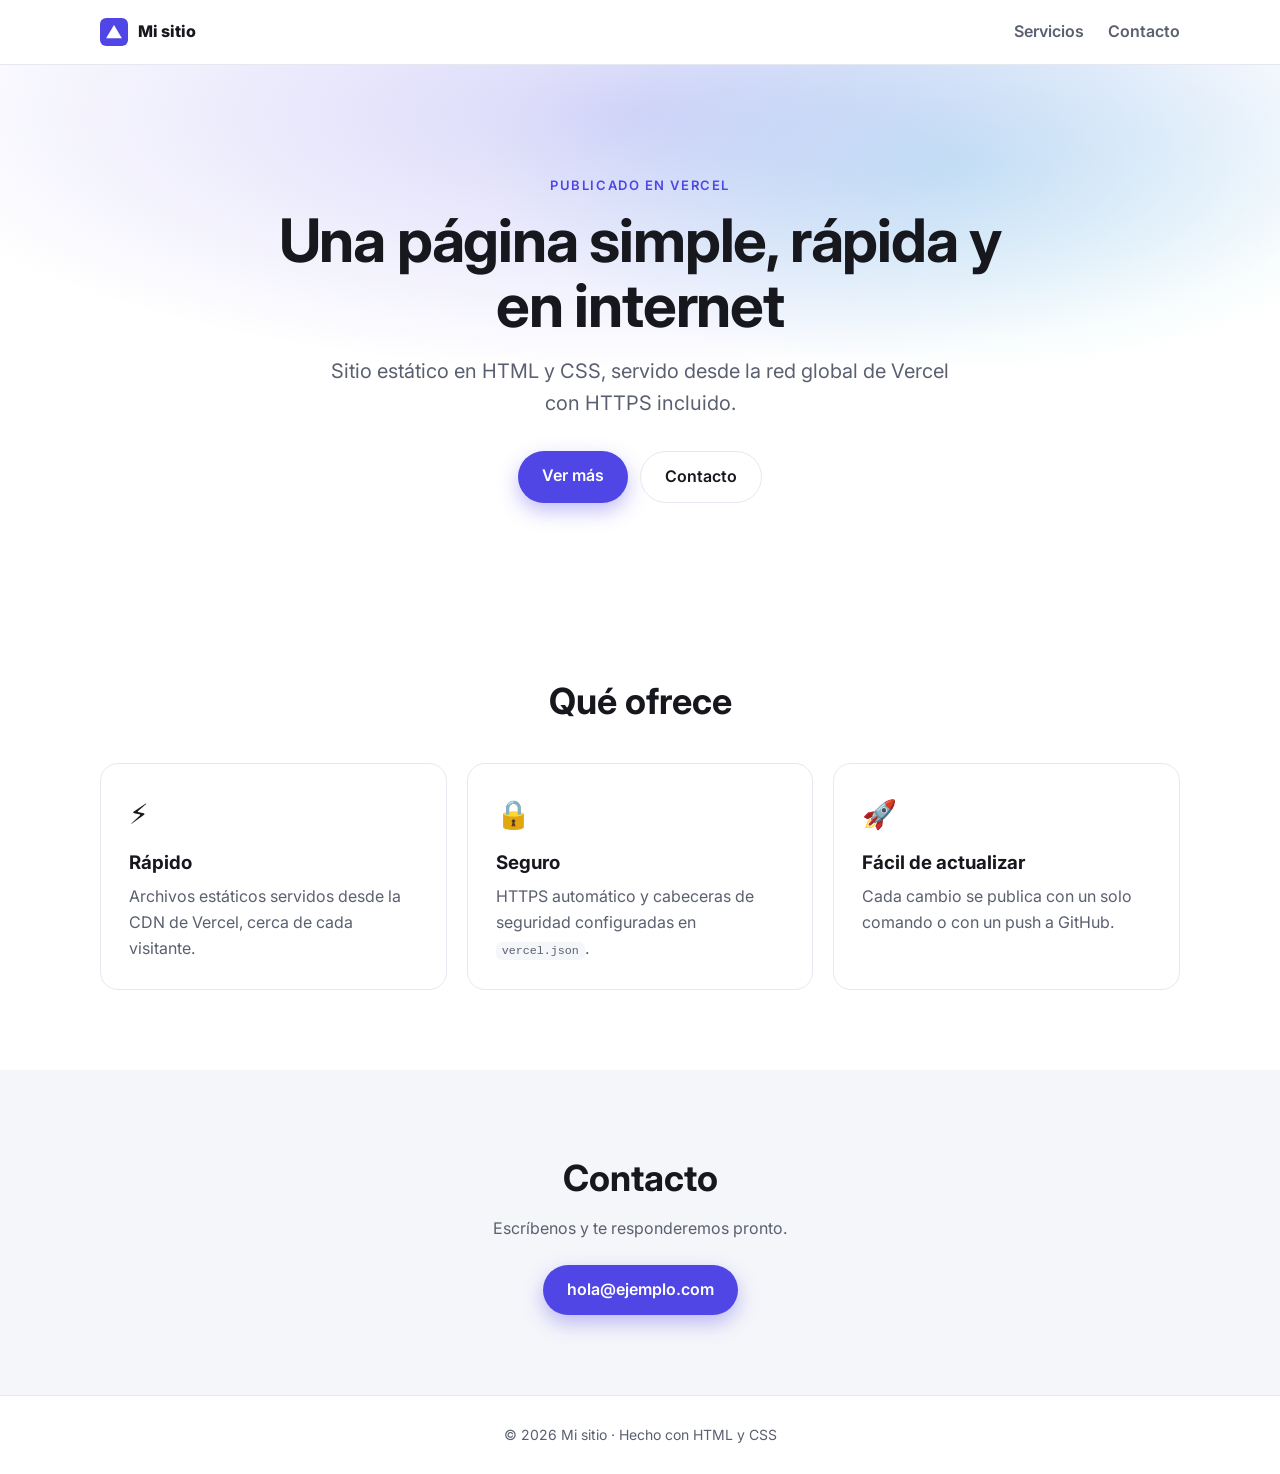
==== index.html @ b223d76a "Página web simple para Vercel Co-Authored-By: Claude Opus 5.5 <noreply@anthropic.com>" ====
<!doctype html>
<html lang="es">
<head>
  <meta charset="utf-8">
  <meta name="viewport" content="width=device-width, initial-scale=1">
  <title>Mi sitio en Vercel</title>
  <meta name="description" content="Página web simple publicada en Vercel.">
  <link rel="icon" href="/favicon.svg" type="image/svg+xml">
  <link rel="preconnect" href="https://fonts.googleapis.com">
  <link rel="preconnect" href="https://fonts.gstatic.com" crossorigin>
  <link href="https://fonts.googleapis.com/css2?family=Inter:wght@400;600;800&display=swap" rel="stylesheet">
  <link rel="stylesheet" href="/css/styles.css">
</head>
<body>
  <header class="top">
    <div class="container nav">
      <a class="brand" href="/"><img src="/favicon.svg" alt="" width="28" height="28"> Mi sitio</a>
      <nav>
        <a href="#servicios">Servicios</a>
        <a href="#contacto">Contacto</a>
      </nav>
    </div>
  </header>

  <main>
    <section class="hero">
      <div class="container">
        <p class="eyebrow">Publicado en Vercel</p>
        <h1>Una página simple, rápida y en internet</h1>
        <p class="lead">Sitio estático en HTML y CSS, servido desde la red global de Vercel con HTTPS incluido.</p>
        <div class="actions">
          <a class="btn primary" href="#servicios">Ver más</a>
          <a class="btn ghost" href="#contacto">Contacto</a>
        </div>
      </div>
    </section>

    <section id="servicios" class="section">
      <div class="container">
        <h2>Qué ofrece</h2>
        <div class="cards">
          <article class="card">
            <span class="icon">⚡</span>
            <h3>Rápido</h3>
            <p>Archivos estáticos servidos desde la CDN de Vercel, cerca de cada visitante.</p>
          </article>
          <article class="card">
            <span class="icon">🔒</span>
            <h3>Seguro</h3>
            <p>HTTPS automático y cabeceras de seguridad configuradas en <code>vercel.json</code>.</p>
          </article>
          <article class="card">
            <span class="icon">🚀</span>
            <h3>Fácil de actualizar</h3>
            <p>Cada cambio se publica con un solo comando o con un push a GitHub.</p>
          </article>
        </div>
      </div>
    </section>

    <section id="contacto" class="section alt">
      <div class="container contact">
        <h2>Contacto</h2>
        <p>Escríbenos y te responderemos pronto.</p>
        <a class="btn primary" href="mailto:hola@ejemplo.com">hola@ejemplo.com</a>
      </div>
    </section>
  </main>

  <footer class="footer">
    <div class="container">© <span id="year">2026</span> Mi sitio · Hecho con HTML y CSS</div>
  </footer>

  <script>document.getElementById('year').textContent = new Date().getFullYear();</script>
</body>
</html>
---- css/styles.css ----
:root {
  --bg: #ffffff;
  --bg-alt: #f5f6fa;
  --text: #16181d;
  --muted: #5b6070;
  --accent: #4f46e5;
  --accent-2: #06b6d4;
  --border: #e6e8ef;
  --card: #ffffff;
}

@media (prefers-color-scheme: dark) {
  :root {
    --bg: #0d0f14;
    --bg-alt: #141722;
    --text: #eef0f5;
    --muted: #9aa1b2;
    --border: #252a38;
    --card: #171a25;
  }
}

* { box-sizing: border-box; }
html { scroll-behavior: smooth; }
body {
  margin: 0;
  font-family: Inter, system-ui, -apple-system, "Segoe UI", sans-serif;
  background: var(--bg);
  color: var(--text);
  line-height: 1.6;
}
a { color: inherit; }
.container { width: min(1080px, 100% - 32px); margin-inline: auto; }

/* Cabecera */
.top {
  position: sticky; top: 0; z-index: 10;
  background: color-mix(in srgb, var(--bg) 85%, transparent);
  backdrop-filter: blur(10px);
  border-bottom: 1px solid var(--border);
}
.nav { display: flex; align-items: center; justify-content: space-between; height: 64px; }
.brand { display: flex; align-items: center; gap: 10px; font-weight: 800; text-decoration: none; }
.nav nav { display: flex; gap: 24px; }
.nav nav a { text-decoration: none; color: var(--muted); font-weight: 600; }
.nav nav a:hover { color: var(--text); }

/* Portada */
.hero { padding: 110px 0 90px; text-align: center; position: relative; overflow: hidden; }
.hero::before {
  content: ""; position: absolute; inset: -40% -10% auto; height: 520px; z-index: -1;
  background: radial-gradient(closest-side, color-mix(in srgb, var(--accent) 22%, transparent), transparent),
              radial-gradient(closest-side at 70% 60%, color-mix(in srgb, var(--accent-2) 18%, transparent), transparent);
}
.eyebrow { color: var(--accent); font-weight: 600; text-transform: uppercase; letter-spacing: .12em; font-size: 13px; margin: 0 0 12px; }
h1 { font-size: clamp(34px, 6vw, 60px); line-height: 1.08; margin: 0 auto 18px; max-width: 800px; letter-spacing: -0.02em; }
.lead { font-size: clamp(17px, 2.2vw, 20px); color: var(--muted); max-width: 620px; margin: 0 auto 32px; }
.actions { display: flex; gap: 12px; justify-content: center; flex-wrap: wrap; }

.btn {
  display: inline-block; padding: 12px 24px; border-radius: 999px;
  font-weight: 600; text-decoration: none; transition: transform .15s, box-shadow .15s;
}
.btn:hover { transform: translateY(-1px); }
.btn.primary { background: var(--accent); color: #fff; box-shadow: 0 8px 20px color-mix(in srgb, var(--accent) 35%, transparent); }
.btn.ghost { border: 1px solid var(--border); background: var(--card); }

/* Secciones */
.section { padding: 80px 0; }
.section.alt { background: var(--bg-alt); }
h2 { font-size: clamp(26px, 4vw, 36px); margin: 0 0 32px; text-align: center; }
.cards { display: grid; grid-template-columns: repeat(3, minmax(0, 1fr)); gap: 20px; }
.card { background: var(--card); border: 1px solid var(--border); border-radius: 18px; padding: 28px; }
.card h3 { margin: 12px 0 6px; }
.card p { margin: 0; color: var(--muted); }
.icon { font-size: 28px; }
code { font-size: .9em; background: var(--bg-alt); padding: 2px 6px; border-radius: 6px; }

.contact { text-align: center; }
.contact h2 { margin-bottom: 8px; }
.contact p { color: var(--muted); margin: 0 0 24px; }

.footer { padding: 28px 0; border-top: 1px solid var(--border); color: var(--muted); font-size: 14px; text-align: center; }

@media (max-width: 760px) {
  .cards { grid-template-columns: minmax(0, 1fr); }
  .hero { padding: 80px 0 64px; }
  .nav nav { gap: 16px; }
}
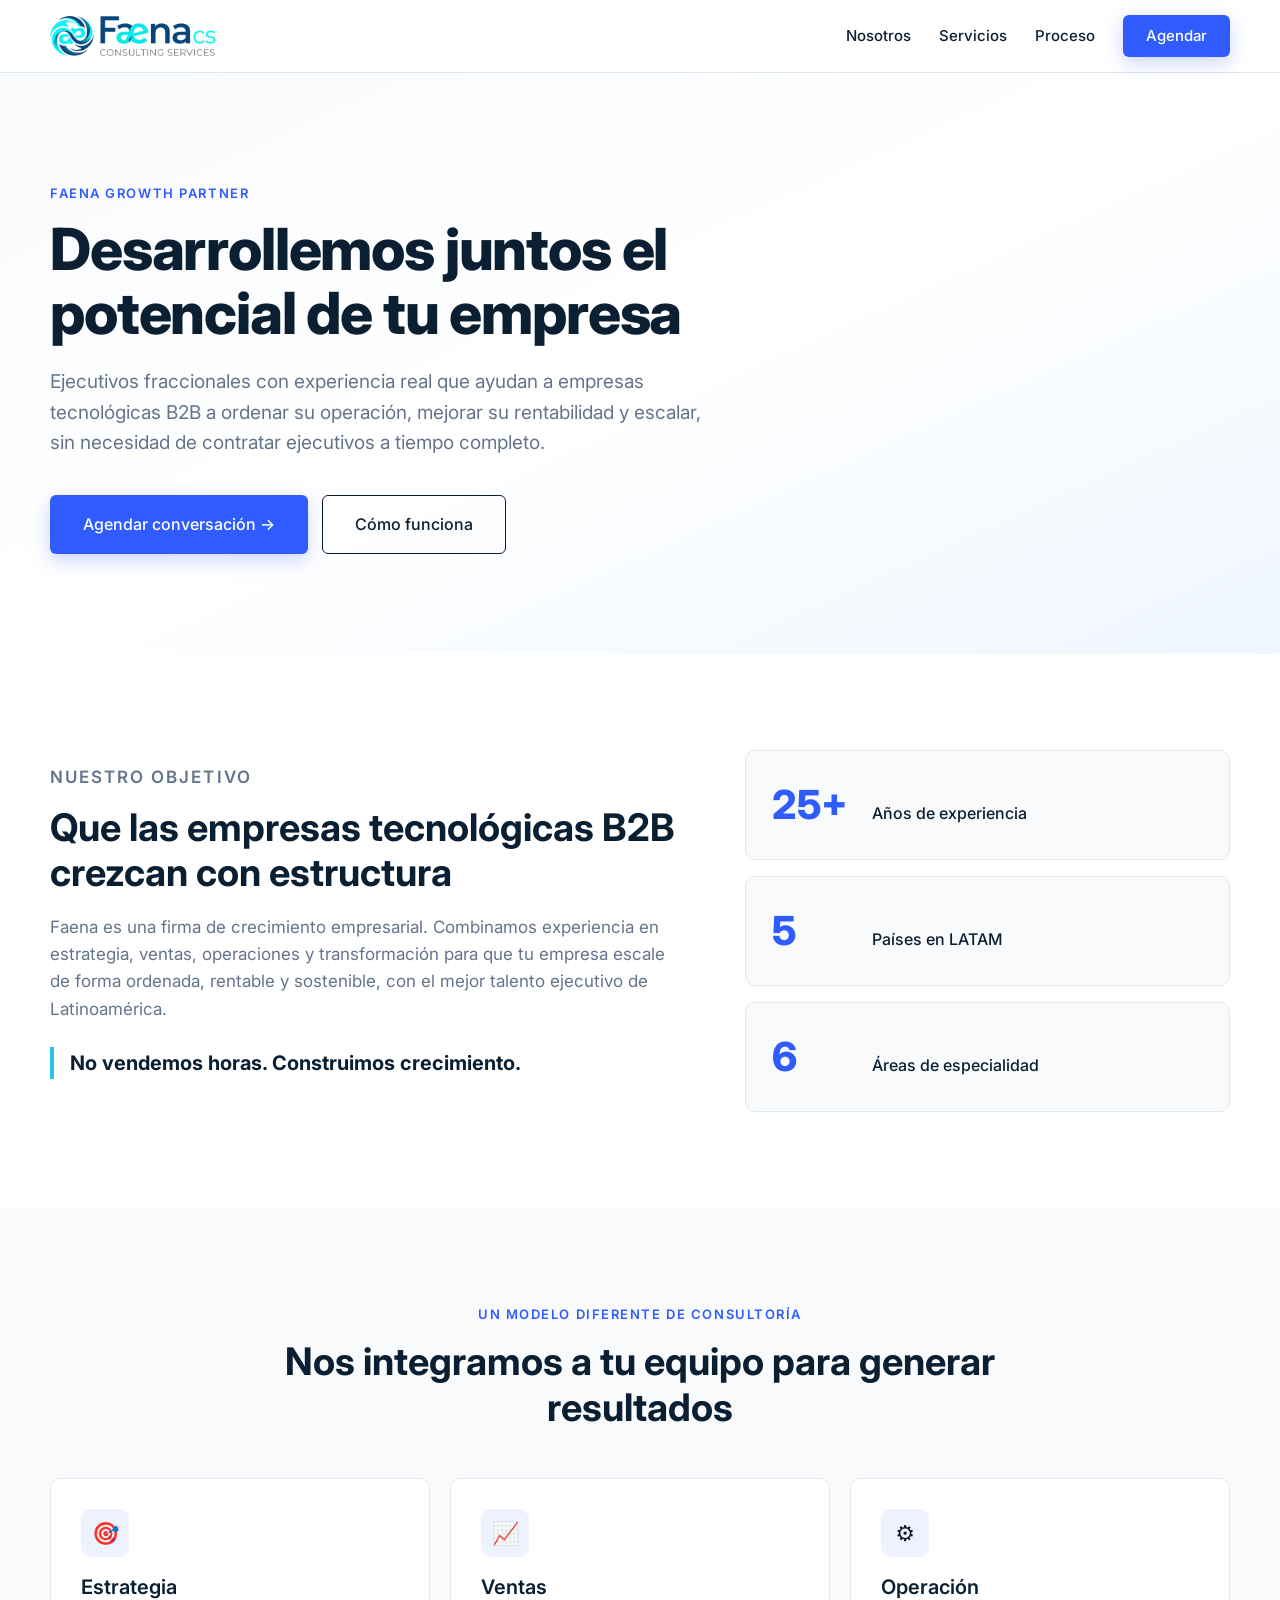
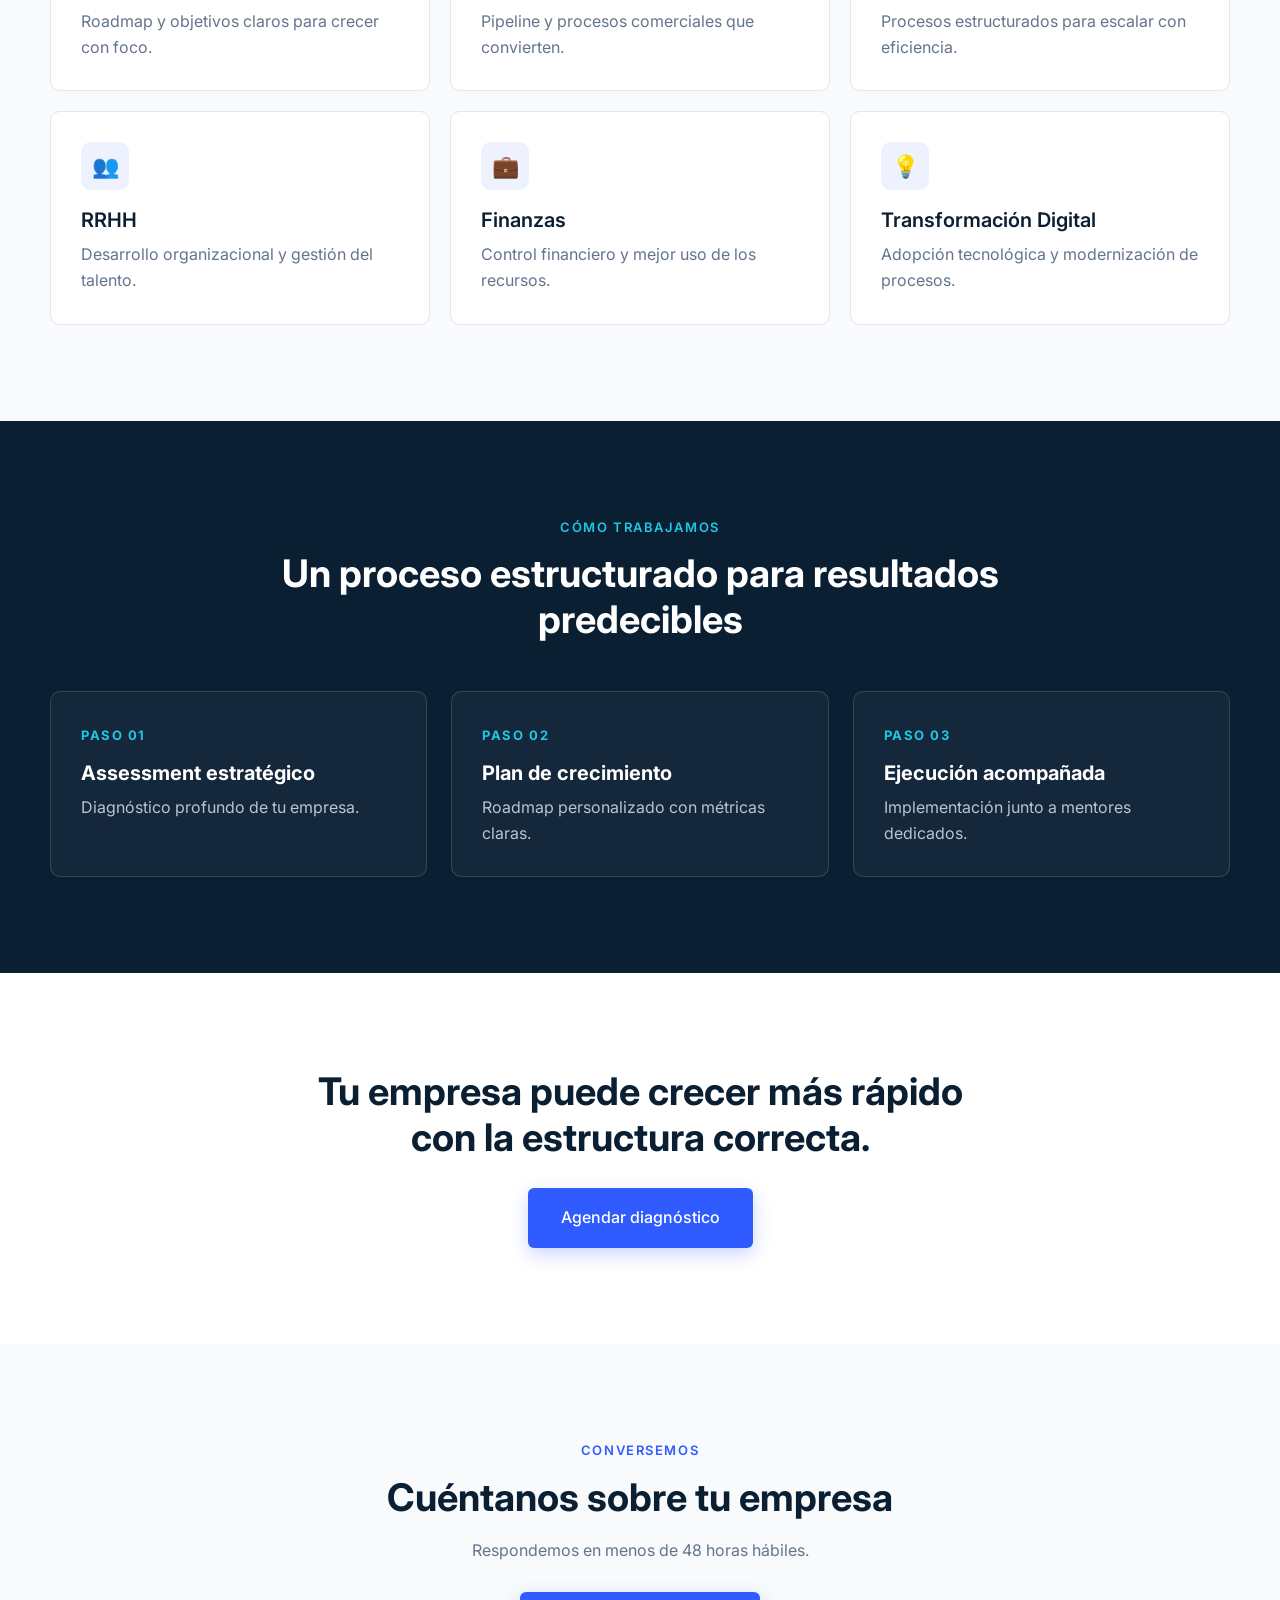
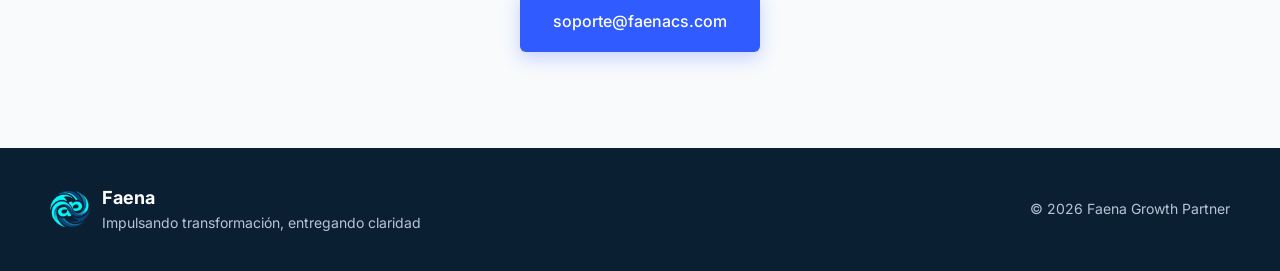
==== commit ec6bbb7d: "Look & feel, logo, favicon y contenido de Faena Co-Authored-By: Claude Opus 5.5 <noreply@anthropic.c" ====
--- a/index.html
+++ b/index.html
@@ -3,21 +3,30 @@
 <head>
   <meta charset="utf-8">
   <meta name="viewport" content="width=device-width, initial-scale=1">
-  <title>Mi sitio en Vercel</title>
-  <meta name="description" content="Página web simple publicada en Vercel.">
-  <link rel="icon" href="/favicon.svg" type="image/svg+xml">
+  <title>Faena Growth Partner</title>
+  <meta name="description" content="Mentores ejecutivos fraccionales para empresas tecnológicas B2B: estrategia, ventas, operación, RRHH, finanzas y transformación digital.">
+  <link rel="icon" href="/img/favicon.ico" sizes="48x48">
+  <link rel="icon" href="/img/favicon-32.png" type="image/png" sizes="32x32">
+  <link rel="icon" href="/img/favicon-16.png" type="image/png" sizes="16x16">
+  <link rel="apple-touch-icon" href="/img/apple-touch-icon.png">
+  <meta name="theme-color" content="#0B1F33">
   <link rel="preconnect" href="https://fonts.googleapis.com">
   <link rel="preconnect" href="https://fonts.gstatic.com" crossorigin>
-  <link href="https://fonts.googleapis.com/css2?family=Inter:wght@400;600;800&display=swap" rel="stylesheet">
+  <link href="https://fonts.googleapis.com/css2?family=Inter:wght@400;500;600;700;800&display=swap" rel="stylesheet">
   <link rel="stylesheet" href="/css/styles.css">
 </head>
 <body>
   <header class="top">
     <div class="container nav">
-      <a class="brand" href="/"><img src="/favicon.svg" alt="" width="28" height="28"> Mi sitio</a>
+      <a class="brand" href="/" aria-label="Faena CS - Consulting Services">
+        <img src="/img/faena-symbol.png" alt="" width="44" height="44">
+        <img src="/img/faena-wordmark.png" alt="Faena CS" width="116" height="40">
+      </a>
       <nav>
+        <a href="#objetivo">Nosotros</a>
         <a href="#servicios">Servicios</a>
-        <a href="#contacto">Contacto</a>
+        <a href="#proceso">Proceso</a>
+        <a class="btn primary sm" href="#contacto">Agendar</a>
       </nav>
     </div>
   </header>
@@ -25,50 +34,88 @@
   <main>
     <section class="hero">
       <div class="container">
-        <p class="eyebrow">Publicado en Vercel</p>
-        <h1>Una página simple, rápida y en internet</h1>
-        <p class="lead">Sitio estático en HTML y CSS, servido desde la red global de Vercel con HTTPS incluido.</p>
+        <p class="eyebrow">Faena Growth Partner</p>
+        <h1>Desarrollemos juntos el potencial de tu empresa</h1>
+        <p class="lead">Ejecutivos fraccionales con experiencia real que ayudan a empresas tecnológicas B2B a ordenar su operación, mejorar su rentabilidad y escalar, sin necesidad de contratar ejecutivos a tiempo completo.</p>
         <div class="actions">
-          <a class="btn primary" href="#servicios">Ver más</a>
-          <a class="btn ghost" href="#contacto">Contacto</a>
+          <a class="btn primary" href="#contacto">Agendar conversación →</a>
+          <a class="btn outline" href="#proceso">Cómo funciona</a>
         </div>
       </div>
     </section>
 
-    <section id="servicios" class="section">
-      <div class="container">
-        <h2>Qué ofrece</h2>
-        <div class="cards">
-          <article class="card">
-            <span class="icon">⚡</span>
-            <h3>Rápido</h3>
-            <p>Archivos estáticos servidos desde la CDN de Vercel, cerca de cada visitante.</p>
-          </article>
-          <article class="card">
-            <span class="icon">🔒</span>
-            <h3>Seguro</h3>
-            <p>HTTPS automático y cabeceras de seguridad configuradas en <code>vercel.json</code>.</p>
-          </article>
-          <article class="card">
-            <span class="icon">🚀</span>
-            <h3>Fácil de actualizar</h3>
-            <p>Cada cambio se publica con un solo comando o con un push a GitHub.</p>
-          </article>
+    <section id="objetivo" class="section white">
+      <div class="container about">
+        <div>
+          <p class="eyebrow">Nuestro objetivo</p>
+          <h2>Que las empresas tecnológicas B2B crezcan con estructura</h2>
+          <p>Faena es una firma de crecimiento empresarial. Combinamos experiencia en estrategia, ventas, operaciones y transformación para que tu empresa escale de forma ordenada, rentable y sostenible, con el mejor talento ejecutivo de Latinoamérica.</p>
+          <p class="quote">No vendemos horas. Construimos crecimiento.</p>
+        </div>
+        <div class="stats">
+          <div class="stat"><strong>25+</strong><span>Años de experiencia</span></div>
+          <div class="stat"><strong>5</strong><span>Países en LATAM</span></div>
+          <div class="stat"><strong>6</strong><span>Áreas de especialidad</span></div>
         </div>
       </div>
     </section>
 
-    <section id="contacto" class="section alt">
+    <section id="servicios" class="section soft">
+      <div class="container">
+        <div class="head">
+          <p class="eyebrow">Un modelo diferente de consultoría</p>
+          <h2>Nos integramos a tu equipo para generar resultados</h2>
+        </div>
+        <div class="cards">
+          <article class="card"><span class="icon">🎯</span><h3>Estrategia</h3><p>Roadmap y objetivos claros para crecer con foco.</p></article>
+          <article class="card"><span class="icon">📈</span><h3>Ventas</h3><p>Pipeline y procesos comerciales que convierten.</p></article>
+          <article class="card"><span class="icon">⚙️</span><h3>Operación</h3><p>Procesos estructurados para escalar con eficiencia.</p></article>
+          <article class="card"><span class="icon">👥</span><h3>RRHH</h3><p>Desarrollo organizacional y gestión del talento.</p></article>
+          <article class="card"><span class="icon">💼</span><h3>Finanzas</h3><p>Control financiero y mejor uso de los recursos.</p></article>
+          <article class="card"><span class="icon">💡</span><h3>Transformación Digital</h3><p>Adopción tecnológica y modernización de procesos.</p></article>
+        </div>
+      </div>
+    </section>
+
+    <section id="proceso" class="section navy">
+      <div class="container">
+        <div class="head">
+          <p class="eyebrow light">Cómo trabajamos</p>
+          <h2>Un proceso estructurado para resultados predecibles</h2>
+        </div>
+        <ol class="steps">
+          <li><span>Paso 01</span><h3>Assessment estratégico</h3><p>Diagnóstico profundo de tu empresa.</p></li>
+          <li><span>Paso 02</span><h3>Plan de crecimiento</h3><p>Roadmap personalizado con métricas claras.</p></li>
+          <li><span>Paso 03</span><h3>Ejecución acompañada</h3><p>Implementación junto a mentores dedicados.</p></li>
+        </ol>
+      </div>
+    </section>
+
+    <section class="section white">
+      <div class="container cta">
+        <h2>Tu empresa puede crecer más rápido con la estructura correcta.</h2>
+        <a class="btn primary" href="#contacto">Agendar diagnóstico</a>
+      </div>
+    </section>
+
+    <section id="contacto" class="section soft">
       <div class="container contact">
-        <h2>Contacto</h2>
-        <p>Escríbenos y te responderemos pronto.</p>
-        <a class="btn primary" href="mailto:hola@ejemplo.com">hola@ejemplo.com</a>
+        <p class="eyebrow">Conversemos</p>
+        <h2>Cuéntanos sobre tu empresa</h2>
+        <p>Respondemos en menos de 48 horas hábiles.</p>
+        <a class="btn primary" href="mailto:soporte@faenacs.com">soporte@faenacs.com</a>
       </div>
     </section>
   </main>
 
   <footer class="footer">
-    <div class="container">© <span id="year">2026</span> Mi sitio · Hecho con HTML y CSS</div>
+    <div class="container foot">
+      <div class="foot-brand">
+        <img src="/img/faena-symbol.png" alt="" width="40" height="40">
+        <div><strong>Faena</strong><span>Impulsando transformación, entregando claridad</span></div>
+      </div>
+      <div class="foot-copy">© <span id="year">2026</span> Faena Growth Partner</div>
+    </div>
   </footer>
 
   <script>document.getElementById('year').textContent = new Date().getFullYear();</script>
--- a/css/styles.css
+++ b/css/styles.css
@@ -1,27 +1,20 @@
+/* Look & feel de faenacs.com: azul marino + azul eléctrico, Inter, esquinas de 6px */
 :root {
-  --bg: #ffffff;
-  --bg-alt: #f5f6fa;
-  --text: #16181d;
-  --muted: #5b6070;
-  --accent: #4f46e5;
-  --accent-2: #06b6d4;
-  --border: #e6e8ef;
-  --card: #ffffff;
-}
-
-@media (prefers-color-scheme: dark) {
-  :root {
-    --bg: #0d0f14;
-    --bg-alt: #141722;
-    --text: #eef0f5;
-    --muted: #9aa1b2;
-    --border: #252a38;
-    --card: #171a25;
-  }
+  --navy: #0b1f33;
+  --blue: #2f5bff;
+  --blue-dark: #1f47e0;
+  --cyan: #1fc8e3;
+  --text: #0f1729;
+  --muted: #64748b;
+  --bg: #f9fafb;
+  --soft: #f8fafc;
+  --white: #ffffff;
+  --border: #e1e7ef;
+  --radius: 6px;
 }
 
 * { box-sizing: border-box; }
-html { scroll-behavior: smooth; }
+html { scroll-behavior: smooth; scroll-padding-top: 76px; }
 body {
   margin: 0;
   font-family: Inter, system-ui, -apple-system, "Segoe UI", sans-serif;
@@ -30,60 +23,114 @@
   line-height: 1.6;
 }
 a { color: inherit; }
-.container { width: min(1080px, 100% - 32px); margin-inline: auto; }
+img { display: block; }
+.container { width: min(1180px, 100% - 32px); margin-inline: auto; }
 
 /* Cabecera */
 .top {
   position: sticky; top: 0; z-index: 10;
-  background: color-mix(in srgb, var(--bg) 85%, transparent);
+  background: rgba(255, 255, 255, .92);
   backdrop-filter: blur(10px);
   border-bottom: 1px solid var(--border);
 }
-.nav { display: flex; align-items: center; justify-content: space-between; height: 64px; }
-.brand { display: flex; align-items: center; gap: 10px; font-weight: 800; text-decoration: none; }
-.nav nav { display: flex; gap: 24px; }
-.nav nav a { text-decoration: none; color: var(--muted); font-weight: 600; }
-.nav nav a:hover { color: var(--text); }
+.nav { display: flex; align-items: center; justify-content: space-between; height: 72px; }
+.brand { display: flex; align-items: center; gap: 6px; text-decoration: none; }
+.nav nav { display: flex; align-items: center; gap: 28px; }
+.nav nav a:not(.btn) { text-decoration: none; color: var(--navy); font-weight: 500; font-size: 15px; }
+.nav nav a:not(.btn):hover { color: var(--blue); }
+
+/* Botones */
+.btn {
+  display: inline-block; padding: 16px 32px; border-radius: var(--radius);
+  font-weight: 500; text-decoration: none; border: 1px solid transparent;
+  transition: background .15s, color .15s, box-shadow .15s;
+}
+.btn.sm { padding: 8px 22px; font-size: 15px; }
+.btn.primary { background: var(--blue); color: #fff; box-shadow: 0 6px 18px rgba(47, 91, 255, .25); }
+.btn.primary:hover { background: var(--blue-dark); }
+.btn.outline { border-color: var(--navy); color: var(--navy); background: transparent; }
+.btn.outline:hover { background: var(--navy); color: #fff; }
 
 /* Portada */
-.hero { padding: 110px 0 90px; text-align: center; position: relative; overflow: hidden; }
-.hero::before {
-  content: ""; position: absolute; inset: -40% -10% auto; height: 520px; z-index: -1;
-  background: radial-gradient(closest-side, color-mix(in srgb, var(--accent) 22%, transparent), transparent),
-              radial-gradient(closest-side at 70% 60%, color-mix(in srgb, var(--accent-2) 18%, transparent), transparent);
+.hero {
+  padding: 110px 0 100px;
+  background: linear-gradient(to bottom right, #f8fafc, #ffffff, #eff6ff);
 }
-.eyebrow { color: var(--accent); font-weight: 600; text-transform: uppercase; letter-spacing: .12em; font-size: 13px; margin: 0 0 12px; }
-h1 { font-size: clamp(34px, 6vw, 60px); line-height: 1.08; margin: 0 auto 18px; max-width: 800px; letter-spacing: -0.02em; }
-.lead { font-size: clamp(17px, 2.2vw, 20px); color: var(--muted); max-width: 620px; margin: 0 auto 32px; }
-.actions { display: flex; gap: 12px; justify-content: center; flex-wrap: wrap; }
-
-.btn {
-  display: inline-block; padding: 12px 24px; border-radius: 999px;
-  font-weight: 600; text-decoration: none; transition: transform .15s, box-shadow .15s;
+.eyebrow {
+  color: var(--blue); font-weight: 600; text-transform: uppercase;
+  letter-spacing: .12em; font-size: 13px; margin: 0 0 14px;
 }
-.btn:hover { transform: translateY(-1px); }
-.btn.primary { background: var(--accent); color: #fff; box-shadow: 0 8px 20px color-mix(in srgb, var(--accent) 35%, transparent); }
-.btn.ghost { border: 1px solid var(--border); background: var(--card); }
+.eyebrow.light { color: var(--cyan); }
+h1, h2, h3 { color: var(--navy); }
+h1 { font-size: clamp(36px, 5.4vw, 58px); line-height: 1.1; margin: 0 0 22px; max-width: 820px; letter-spacing: -0.02em; font-weight: 800; }
+.lead { font-size: clamp(17px, 2vw, 19px); color: var(--muted); max-width: 680px; margin: 0 0 36px; }
+.actions { display: flex; gap: 14px; flex-wrap: wrap; }
 
 /* Secciones */
-.section { padding: 80px 0; }
-.section.alt { background: var(--bg-alt); }
-h2 { font-size: clamp(26px, 4vw, 36px); margin: 0 0 32px; text-align: center; }
+.section { padding: 96px 0; }
+.section.white { background: var(--white); }
+.section.soft { background: var(--soft); }
+.section.navy { background: var(--navy); }
+.section.navy h2, .section.navy h3 { color: #fff; }
+h2 { font-size: clamp(28px, 3.6vw, 38px); line-height: 1.2; margin: 0 0 18px; font-weight: 700; }
+.head { text-align: center; max-width: 720px; margin: 0 auto 48px; }
+
+/* Objetivo */
+.about { display: grid; grid-template-columns: 1.3fr 1fr; gap: 64px; align-items: center; }
+.about p { color: var(--muted); font-size: 17px; }
+.about .quote {
+  color: var(--navy); font-weight: 700; font-size: 20px; margin-top: 24px;
+  padding-left: 16px; border-left: 4px solid var(--cyan);
+}
+.stats { display: grid; gap: 16px; }
+.stat {
+  display: flex; align-items: baseline; gap: 16px;
+  background: var(--soft); border: 1px solid var(--border); border-radius: 10px; padding: 22px 26px;
+}
+.stat strong { font-size: 40px; color: var(--blue); font-weight: 800; min-width: 84px; }
+.stat span { color: var(--navy); font-weight: 500; }
+
+/* Servicios */
 .cards { display: grid; grid-template-columns: repeat(3, minmax(0, 1fr)); gap: 20px; }
-.card { background: var(--card); border: 1px solid var(--border); border-radius: 18px; padding: 28px; }
-.card h3 { margin: 12px 0 6px; }
+.card {
+  background: var(--white); border: 1px solid var(--border); border-radius: 10px; padding: 30px;
+  transition: box-shadow .2s, transform .2s;
+}
+.card:hover { box-shadow: 0 16px 34px rgba(11, 31, 51, .08); transform: translateY(-2px); }
+.card h3 { margin: 14px 0 6px; font-size: 20px; font-weight: 600; }
 .card p { margin: 0; color: var(--muted); }
-.icon { font-size: 28px; }
-code { font-size: .9em; background: var(--bg-alt); padding: 2px 6px; border-radius: 6px; }
+.icon {
+  display: inline-grid; place-items: center; width: 48px; height: 48px; font-size: 22px;
+  border-radius: 10px; background: #eef2ff;
+}
 
-.contact { text-align: center; }
-.contact h2 { margin-bottom: 8px; }
-.contact p { color: var(--muted); margin: 0 0 24px; }
+/* Proceso */
+.steps { list-style: none; padding: 0; margin: 0; display: grid; grid-template-columns: repeat(3, minmax(0, 1fr)); gap: 24px; }
+.steps li { border: 1px solid rgba(255, 255, 255, .14); border-radius: 10px; padding: 30px; background: rgba(255, 255, 255, .04); }
+.steps span { color: var(--cyan); font-weight: 700; font-size: 13px; letter-spacing: .12em; text-transform: uppercase; }
+.steps h3 { margin: 10px 0 6px; font-size: 20px; }
+.steps p { margin: 0; color: #b8c4d4; }
 
-.footer { padding: 28px 0; border-top: 1px solid var(--border); color: var(--muted); font-size: 14px; text-align: center; }
+/* Llamado a la acción y contacto */
+.cta, .contact { text-align: center; }
+.cta h2 { max-width: 680px; margin: 0 auto 28px; }
+.contact p:not(.eyebrow) { color: var(--muted); margin: 0 0 28px; }
 
-@media (max-width: 760px) {
+/* Pie */
+.footer { background: var(--navy); color: #b8c4d4; padding: 36px 0; font-size: 14px; }
+.foot { display: flex; align-items: center; justify-content: space-between; gap: 20px; flex-wrap: wrap; }
+.foot-brand { display: flex; align-items: center; gap: 12px; }
+.foot-brand strong { display: block; color: #fff; font-size: 18px; }
+
+@media (max-width: 900px) {
+  .about { grid-template-columns: minmax(0, 1fr); gap: 40px; }
+  .cards { grid-template-columns: repeat(2, minmax(0, 1fr)); }
+  .steps { grid-template-columns: minmax(0, 1fr); }
+}
+@media (max-width: 640px) {
+  .nav nav a:not(.btn) { display: none; }
   .cards { grid-template-columns: minmax(0, 1fr); }
-  .hero { padding: 80px 0 64px; }
-  .nav nav { gap: 16px; }
+  .hero { padding: 72px 0 64px; }
+  .section { padding: 72px 0; }
+  .actions .btn { flex: 1 1 100%; text-align: center; }
 }
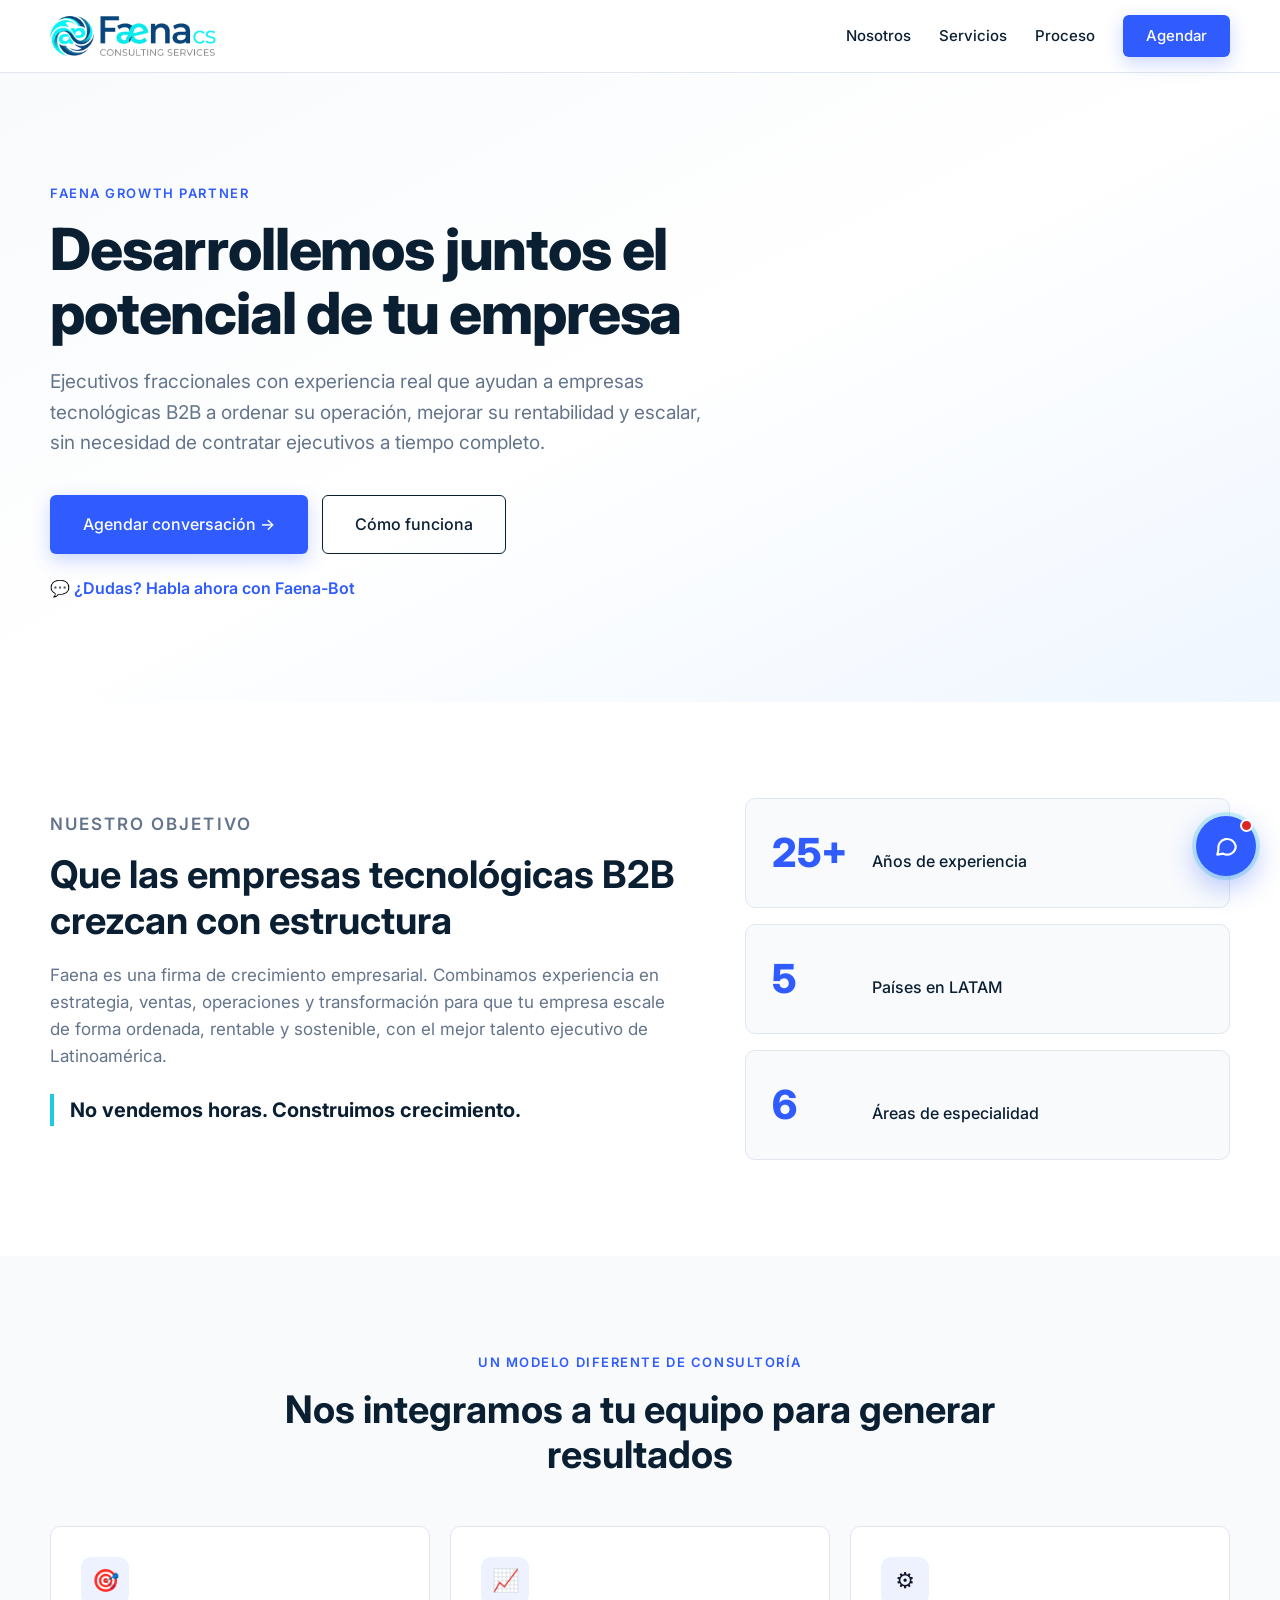
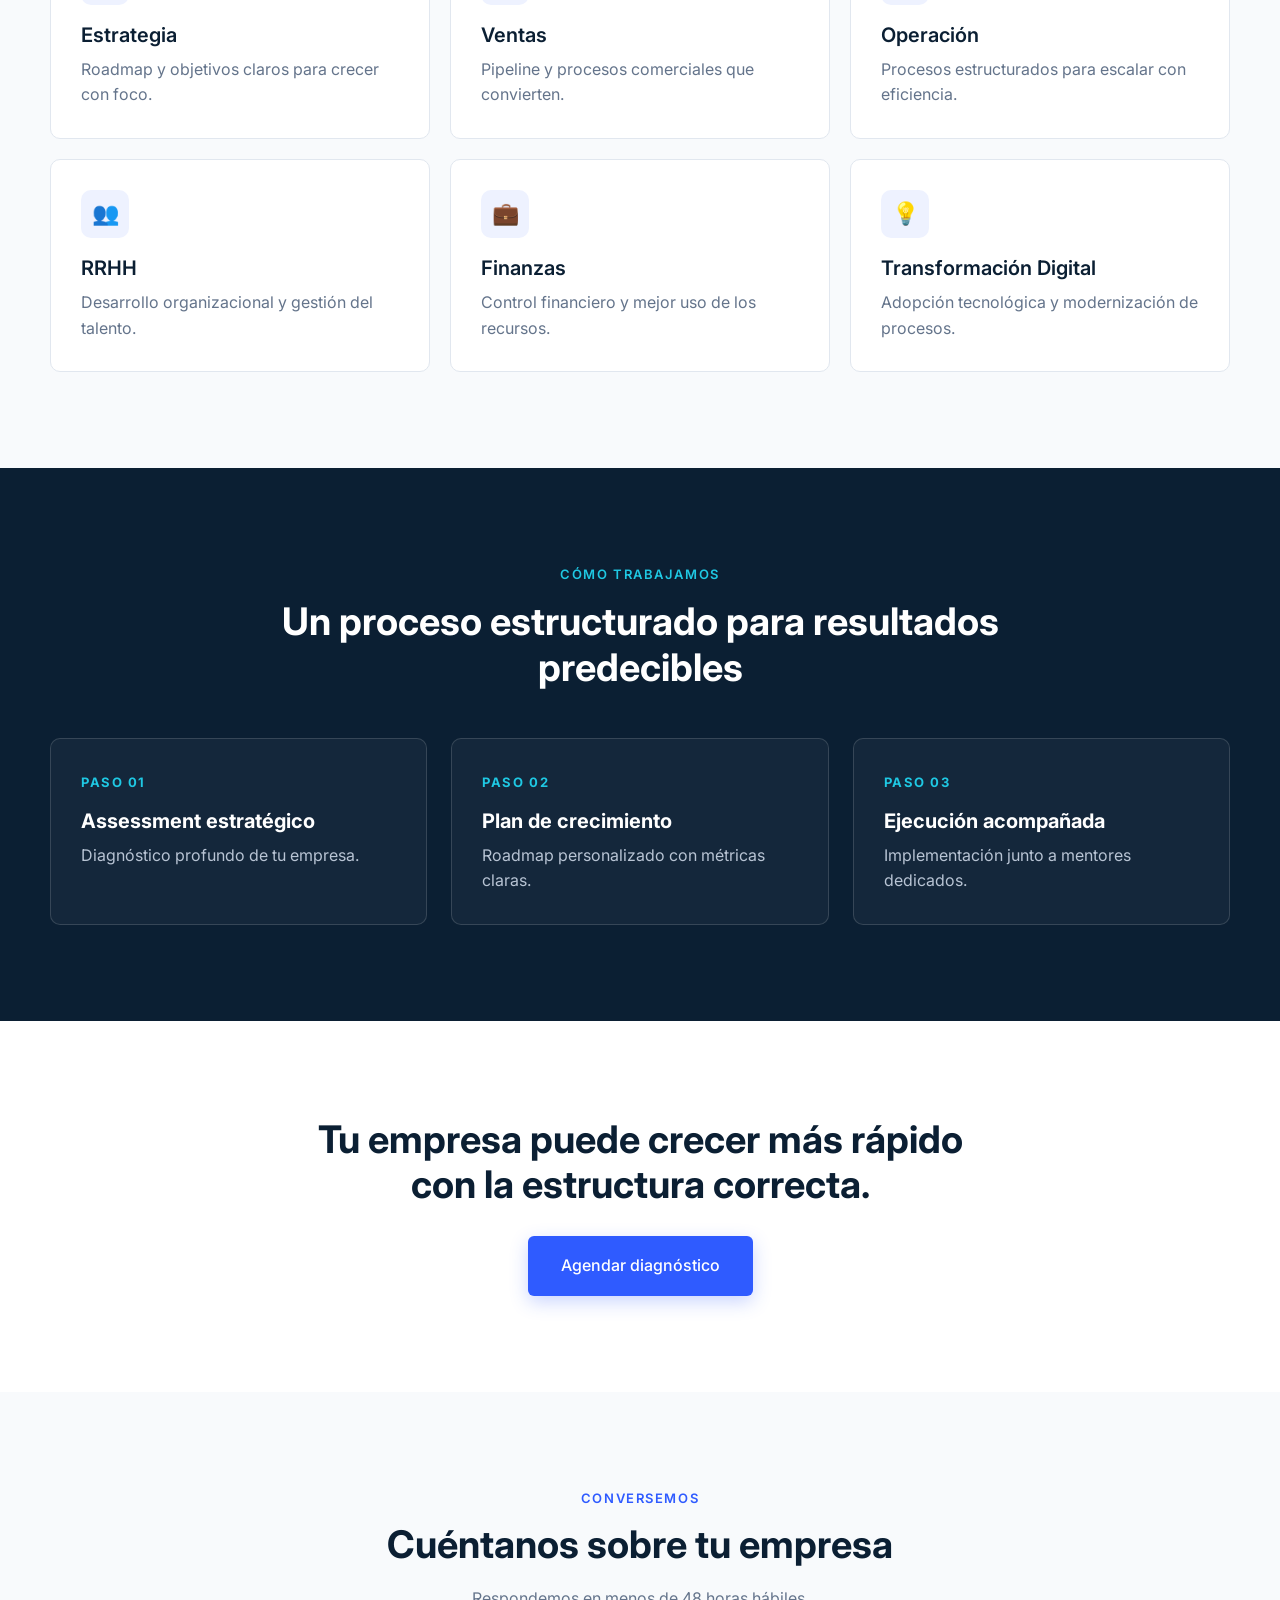
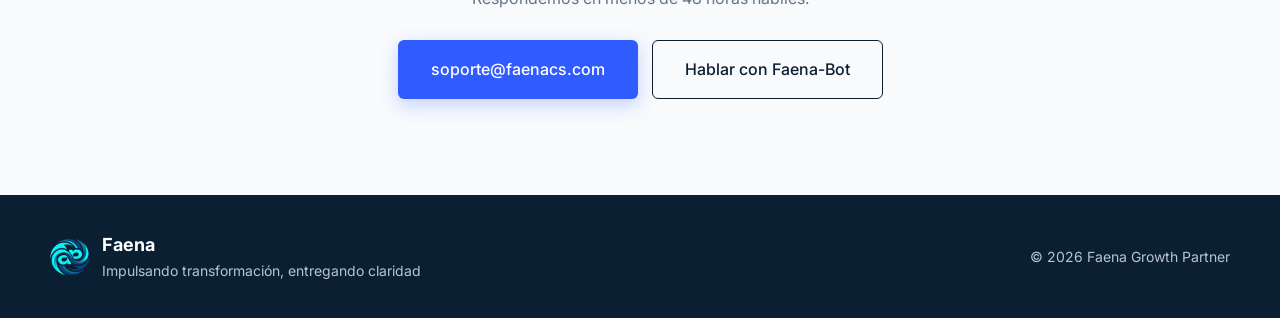
==== commit ba94d86a: "Asistente comercial Faena-Bot conectado al modelo del Mac Widget de chat (adaptado de omlx-asistente" ====
--- a/index.html
+++ b/index.html
@@ -14,6 +14,7 @@
   <link rel="preconnect" href="https://fonts.gstatic.com" crossorigin>
   <link href="https://fonts.googleapis.com/css2?family=Inter:wght@400;500;600;700;800&display=swap" rel="stylesheet">
   <link rel="stylesheet" href="/css/styles.css">
+  <link rel="stylesheet" href="/assistant/assistant.css">
 </head>
 <body>
   <header class="top">
@@ -41,6 +42,7 @@
           <a class="btn primary" href="#contacto">Agendar conversación →</a>
           <a class="btn outline" href="#proceso">Cómo funciona</a>
         </div>
+        <button class="chat-link" type="button" data-open-assistant>💬 ¿Dudas? Habla ahora con Faena-Bot</button>
       </div>
     </section>
 
@@ -103,7 +105,10 @@
         <p class="eyebrow">Conversemos</p>
         <h2>Cuéntanos sobre tu empresa</h2>
         <p>Respondemos en menos de 48 horas hábiles.</p>
-        <a class="btn primary" href="mailto:soporte@faenacs.com">soporte@faenacs.com</a>
+        <div class="actions center">
+          <a class="btn primary" href="mailto:soporte@faenacs.com">soporte@faenacs.com</a>
+          <button class="btn outline" type="button" data-open-assistant>Hablar con Faena-Bot</button>
+        </div>
       </div>
     </section>
   </main>
@@ -118,6 +123,13 @@
     </div>
   </footer>
 
-  <script>document.getElementById('year').textContent = new Date().getFullYear();</script>
+  <script>
+    document.getElementById('year').textContent = new Date().getFullYear();
+    document.querySelectorAll('[data-open-assistant]').forEach(b => b.addEventListener('click', () => window.omlxAssistant?.open()));
+  </script>
+  <!-- Asistente: backend.js (dirección del Mac, la genera servidor/publicar.sh) + configuración + widget -->
+  <script src="/backend.js"></script>
+  <script src="/config.js"></script>
+  <script src="/assistant/assistant.js"></script>
 </body>
 </html>
--- a/css/styles.css
+++ b/css/styles.css
@@ -134,3 +134,12 @@
   .section { padding: 72px 0; }
   .actions .btn { flex: 1 1 100%; text-align: center; }
 }
+
+/* Enlaces que abren el asistente */
+.chat-link {
+  margin-top: 22px; padding: 0; border: 0; background: none; cursor: pointer;
+  font: inherit; font-weight: 600; color: var(--blue);
+}
+.chat-link:hover { text-decoration: underline; }
+.actions.center { justify-content: center; }
+button.btn { font: inherit; font-weight: 500; cursor: pointer; }
--- a/assistant/assistant.css
+++ b/assistant/assistant.css
@@ -0,0 +1,268 @@
+/* Widget del asistente oMLX — todo va bajo .oa-root para no chocar con la página */
+.oa-root {
+  --oa-bg: #ffffff;
+  --oa-surface: #f5f4f1;
+  --oa-text: #1a1a1a;
+  --oa-muted: #75716a;
+  --oa-border: #e6e2da;
+  --oa-accent: #5b5bd6;
+  --oa-accent-text: #ffffff;
+  --oa-user: #5b5bd6;
+  --oa-user-text: #ffffff;
+  --oa-ok: #22a06b;
+  --oa-err: #d9534f;
+  --oa-shadow: 0 24px 60px rgba(20, 20, 40, .18), 0 4px 14px rgba(20, 20, 40, .08);
+  font: 15px/1.55 'Inter', -apple-system, BlinkMacSystemFont, 'Segoe UI', sans-serif;
+  color: var(--oa-text);
+}
+@media (prefers-color-scheme: dark) {
+  .oa-root {
+    --oa-bg: #19191d;
+    --oa-surface: #222227;
+    --oa-text: #ececee;
+    --oa-muted: #a3a2a9;
+    --oa-border: #2f2f36;
+    --oa-accent: #8b8bff;
+    --oa-accent-text: #0e0e1a;
+    --oa-user: #3b3b8f;
+    --oa-user-text: #f2f2ff;
+    --oa-ok: #3ecf8e;
+    --oa-err: #ff7b72;
+    --oa-shadow: 0 24px 60px rgba(0, 0, 0, .55);
+  }
+}
+.oa-root *, .oa-root *::before, .oa-root *::after { box-sizing: border-box; }
+
+/* botón lanzador */
+.oa-launcher {
+  position: fixed; right: 24px; bottom: 24px; z-index: 2147483000;
+  width: 60px; height: 60px; border-radius: 50%; border: none; cursor: pointer;
+  background: var(--oa-accent); color: var(--oa-accent-text);
+  box-shadow: 0 10px 30px color-mix(in srgb, var(--oa-accent) 45%, transparent);
+  display: grid; place-items: center;
+  transition: transform .2s ease, box-shadow .2s ease;
+}
+.oa-launcher:hover { transform: scale(1.06); }
+.oa-launcher:focus-visible { outline: 3px solid color-mix(in srgb, var(--oa-accent) 45%, transparent); outline-offset: 3px; }
+.oa-launcher svg { width: 26px; height: 26px; fill: none; stroke: currentColor; stroke-width: 2; stroke-linecap: round; stroke-linejoin: round; position: absolute; transition: transform .25s ease, opacity .2s ease; }
+.oa-launcher .oa-ic-close { opacity: 0; transform: rotate(-90deg) scale(.6); }
+.oa-open .oa-launcher .oa-ic-chat { opacity: 0; transform: rotate(90deg) scale(.6); }
+.oa-open .oa-launcher .oa-ic-close { opacity: 1; transform: none; }
+.oa-launcher .oa-dot { position: absolute; top: 3px; right: 3px; width: 13px; height: 13px; border: 2px solid var(--oa-bg); }
+
+.oa-dot { display: inline-block; width: 8px; height: 8px; border-radius: 50%; background: var(--oa-muted); flex: none; }
+.oa-dot[data-state="ok"] { background: var(--oa-ok); }
+.oa-dot[data-state="error"] { background: var(--oa-err); }
+.oa-dot[data-state="checking"] { animation: oa-pulse 1.2s ease-in-out infinite; }
+@keyframes oa-pulse { 50% { opacity: .35; } }
+
+/* panel */
+.oa-panel {
+  position: fixed; right: 24px; bottom: 100px; z-index: 2147483000;
+  width: var(--oa-w, 380px); height: var(--oa-h, min(580px, calc(100vh - 130px)));
+  max-width: calc(100vw - 48px); max-height: calc(100vh - 124px);
+  background: var(--oa-bg); border: 1px solid var(--oa-border); border-radius: 20px;
+  box-shadow: var(--oa-shadow);
+  display: flex; flex-direction: column; overflow: hidden;
+  transform-origin: bottom right;
+  opacity: 0; transform: translateY(12px) scale(.96); pointer-events: none; visibility: hidden;
+  transition: opacity .2s ease, transform .22s cubic-bezier(.2, .9, .3, 1.1), visibility 0s linear .22s;
+}
+.oa-open .oa-panel { opacity: 1; transform: none; pointer-events: auto; visibility: visible; transition-delay: 0s; }
+.oa-panel { transition-property: opacity, transform, visibility, width, height; transition-duration: .2s, .22s, 0s, .2s, .2s; }
+.oa-expanded .oa-panel { width: min(880px, calc(100vw - 48px)); height: calc(100vh - 124px); }
+.oa-resizing .oa-panel { transition: none; }
+.oa-resizing, .oa-resizing * { user-select: none; -webkit-user-select: none; }
+
+/* bordes para cambiar el tamaño (el panel crece hacia arriba y a la izquierda) */
+.oa-resize { position: absolute; z-index: 3; touch-action: none; }
+.oa-resize-n { top: 0; left: 18px; right: 0; height: 6px; cursor: ns-resize; }
+.oa-resize-w { left: 0; top: 18px; bottom: 0; width: 6px; cursor: ew-resize; }
+.oa-resize-nw { top: 0; left: 0; width: 18px; height: 18px; cursor: nwse-resize; }
+.oa-resize-nw::before { content: ''; position: absolute; top: 6px; left: 6px; width: 8px; height: 8px; border-top: 2px solid var(--oa-muted); border-left: 2px solid var(--oa-muted); border-top-left-radius: 4px; opacity: 0; transition: opacity .15s; }
+.oa-panel:hover .oa-resize-nw::before, .oa-resizing .oa-resize-nw::before { opacity: .55; }
+.oa-expand .oa-ic-shrink { display: none; }
+.oa-expanded .oa-expand .oa-ic-expand { display: none; }
+.oa-expanded .oa-expand .oa-ic-shrink { display: block; }
+
+.oa-header { display: flex; align-items: center; gap: 12px; padding: 14px 14px 14px 18px; border-bottom: 1px solid var(--oa-border); }
+.oa-avatar { width: 34px; height: 34px; border-radius: 10px; flex: none; background: linear-gradient(135deg, var(--oa-accent), color-mix(in srgb, var(--oa-accent) 45%, #f5a3c7)); }
+.oa-avatar.oa-avatar-img { background: none; border-radius: 0; object-fit: contain; }
+.oa-title { flex: 1; min-width: 0; }
+.oa-title strong { display: block; font-size: 15px; font-weight: 600; letter-spacing: -.01em; }
+.oa-status { display: flex; align-items: center; gap: 6px; font-size: 12px; color: var(--oa-muted); white-space: nowrap; overflow: hidden; }
+.oa-status span:last-child { overflow: hidden; text-overflow: ellipsis; }
+.oa-icon-btn { width: 34px; height: 34px; border-radius: 9px; border: none; background: transparent; color: var(--oa-muted); cursor: pointer; display: grid; place-items: center; flex: none; }
+.oa-icon-btn:hover { background: var(--oa-surface); color: var(--oa-text); }
+.oa-icon-btn svg { width: 18px; height: 18px; fill: none; stroke: currentColor; stroke-width: 2; stroke-linecap: round; stroke-linejoin: round; }
+
+/* mensajes */
+.oa-messages { flex: 1; overflow-y: auto; padding: 18px 16px; display: flex; flex-direction: column; gap: 12px; scroll-behavior: smooth; }
+.oa-msg { max-width: 86%; padding: 10px 14px; border-radius: 16px; word-wrap: break-word; overflow-wrap: anywhere; animation: oa-in .2s ease; }
+@keyframes oa-in { from { opacity: 0; transform: translateY(4px); } }
+.oa-msg.oa-assistant { align-self: flex-start; background: var(--oa-surface); border-bottom-left-radius: 6px; }
+.oa-msg.oa-user { align-self: flex-end; background: var(--oa-user); color: var(--oa-user-text); border-bottom-right-radius: 6px; white-space: pre-wrap; }
+.oa-msg.oa-error { align-self: stretch; max-width: none; background: color-mix(in srgb, var(--oa-err) 10%, transparent); color: var(--oa-err); border: 1px solid color-mix(in srgb, var(--oa-err) 30%, transparent); font-size: 14px; }
+.oa-msg.oa-error button { margin-top: 8px; font: inherit; font-size: 13px; font-weight: 600; background: none; border: 1px solid currentColor; color: inherit; border-radius: 8px; padding: 4px 10px; cursor: pointer; }
+.oa-msg p { margin: 0 0 8px; }
+.oa-msg p:last-child, .oa-msg ul:last-child, .oa-msg ol:last-child, .oa-msg pre:last-child { margin-bottom: 0; }
+.oa-msg ul, .oa-msg ol { margin: 0 0 8px; padding-left: 20px; }
+.oa-msg h4 { margin: 4px 0 6px; font-size: 15px; }
+.oa-msg a { color: var(--oa-accent); }
+.oa-msg code { font-family: ui-monospace, SFMono-Regular, Menlo, monospace; font-size: 12.5px; background: color-mix(in srgb, var(--oa-text) 8%, transparent); padding: 1px 5px; border-radius: 5px; }
+.oa-msg pre { margin: 0 0 8px; padding: 10px 12px; border-radius: 10px; background: color-mix(in srgb, var(--oa-text) 7%, transparent); overflow-x: auto; }
+.oa-msg pre code { background: none; padding: 0; white-space: pre; }
+.oa-meta { font-size: 11px; color: var(--oa-muted); margin-top: 6px; }
+
+.oa-typing { display: inline-flex; gap: 4px; padding: 4px 0; }
+.oa-typing i { width: 7px; height: 7px; border-radius: 50%; background: var(--oa-muted); animation: oa-bounce 1.2s infinite ease-in-out; }
+.oa-typing i:nth-child(2) { animation-delay: .15s; }
+.oa-typing i:nth-child(3) { animation-delay: .3s; }
+@keyframes oa-bounce { 0%, 60%, 100% { transform: translateY(0); opacity: .4; } 30% { transform: translateY(-4px); opacity: 1; } }
+
+/* solicitud lista para enviar */
+.oa-ticket-bar { display: flex; flex-wrap: wrap; align-items: center; gap: 8px; margin-top: 12px; padding-top: 10px; border-top: 1px solid var(--oa-border); }
+.oa-ticket-bar button { font: inherit; font-size: 13px; font-weight: 600; border-radius: 9px; padding: 7px 14px; cursor: pointer; border: 1px solid var(--oa-accent); }
+.oa-ticket-send { background: var(--oa-accent); color: var(--oa-accent-text); }
+.oa-ticket-fix { background: transparent; color: var(--oa-accent); }
+.oa-ticket-bar button:disabled { opacity: .45; cursor: default; }
+.oa-ticket-status { font-size: 12px; color: var(--oa-muted); flex-basis: 100%; }
+.oa-ticket-status:empty { display: none; }
+.oa-ticket-sent { font-size: 12.5px; font-weight: 600; color: var(--oa-ok); }
+
+/* preguntas sugeridas */
+.oa-suggest { display: flex; flex-wrap: wrap; gap: 6px; margin-top: -2px; }
+.oa-suggest button { font: inherit; font-size: 13px; color: var(--oa-accent); background: transparent; border: 1px solid color-mix(in srgb, var(--oa-accent) 40%, transparent); border-radius: 999px; padding: 6px 12px; cursor: pointer; text-align: left; transition: background .15s; }
+.oa-suggest button:hover { background: color-mix(in srgb, var(--oa-accent) 10%, transparent); }
+
+/* entrada */
+.oa-composer { padding: 12px; border-top: 1px solid var(--oa-border); }
+.oa-input-wrap { display: flex; align-items: flex-end; gap: 8px; background: var(--oa-surface); border: 1px solid var(--oa-border); border-radius: 14px; padding: 6px 6px 6px 14px; transition: border-color .15s, box-shadow .15s; }
+.oa-input-wrap:focus-within { border-color: var(--oa-accent); box-shadow: 0 0 0 3px color-mix(in srgb, var(--oa-accent) 18%, transparent); }
+.oa-input { flex: 1; border: none; background: transparent; color: var(--oa-text); font: inherit; resize: none; outline: none; max-height: 140px; padding: 7px 0; line-height: 1.45; }
+.oa-input::placeholder { color: var(--oa-muted); }
+.oa-send { width: 36px; height: 36px; border-radius: 10px; border: none; background: var(--oa-accent); color: var(--oa-accent-text); cursor: pointer; display: grid; place-items: center; flex: none; transition: opacity .15s, transform .15s; }
+.oa-send:disabled { opacity: .35; cursor: default; }
+.oa-send:not(:disabled):hover { transform: scale(1.05); }
+.oa-send svg { width: 18px; height: 18px; fill: none; stroke: currentColor; stroke-width: 2.2; stroke-linecap: round; stroke-linejoin: round; }
+.oa-send .oa-ic-stop { display: none; fill: currentColor; stroke: none; }
+.oa-busy .oa-send .oa-ic-send { display: none; }
+.oa-busy .oa-send .oa-ic-stop { display: block; }
+.oa-attach { width: 32px; height: 36px; margin-left: -8px; border: none; background: transparent; color: var(--oa-muted); cursor: pointer; display: grid; place-items: center; flex: none; border-radius: 9px; }
+.oa-attach:hover { color: var(--oa-text); background: color-mix(in srgb, var(--oa-text) 7%, transparent); }
+.oa-attach svg { width: 19px; height: 19px; fill: none; stroke: currentColor; stroke-width: 2; stroke-linecap: round; stroke-linejoin: round; }
+
+/* adjuntos: bandeja de pendientes y chips */
+.oa-tray { display: flex; flex-wrap: wrap; gap: 6px; margin-bottom: 8px; max-height: 132px; overflow-y: auto; }
+.oa-tray[hidden] { display: none; }
+.oa-chip { position: relative; display: flex; align-items: center; gap: 8px; max-width: 220px; padding: 5px 26px 5px 5px; border-radius: 10px; background: var(--oa-surface); border: 1px solid var(--oa-border); font-size: 12px; line-height: 1.3; animation: oa-in .15s ease; }
+.oa-chip img { width: 36px; height: 36px; object-fit: cover; border-radius: 7px; flex: none; }
+.oa-chip-icon { width: 36px; height: 36px; border-radius: 7px; flex: none; display: grid; place-items: center; background: color-mix(in srgb, var(--oa-accent) 14%, transparent); color: var(--oa-accent); }
+.oa-chip-icon svg { width: 18px; height: 18px; fill: none; stroke: currentColor; stroke-width: 2; stroke-linecap: round; stroke-linejoin: round; }
+.oa-chip-text { min-width: 0; display: flex; flex-direction: column; }
+.oa-chip-text b { font-weight: 600; white-space: nowrap; overflow: hidden; text-overflow: ellipsis; }
+.oa-chip-text small { color: var(--oa-muted); font-size: 11px; white-space: nowrap; overflow: hidden; text-overflow: ellipsis; }
+.oa-chip-loading .oa-chip-icon, .oa-chip-loading img { animation: oa-pulse 1.2s ease-in-out infinite; }
+.oa-chip-error { border-color: color-mix(in srgb, var(--oa-err) 45%, transparent); }
+.oa-chip-error .oa-chip-icon { background: color-mix(in srgb, var(--oa-err) 14%, transparent); color: var(--oa-err); }
+.oa-chip-error small { color: var(--oa-err); white-space: normal; }
+.oa-chip-x { position: absolute; top: 4px; right: 4px; width: 18px; height: 18px; border-radius: 50%; border: none; background: transparent; color: var(--oa-muted); cursor: pointer; font-size: 15px; line-height: 1; display: grid; place-items: center; }
+.oa-chip-x:hover { background: color-mix(in srgb, var(--oa-text) 10%, transparent); color: var(--oa-text); }
+
+/* adjuntos dentro de la burbuja del usuario */
+.oa-atts { display: flex; flex-wrap: wrap; gap: 6px; margin-top: 8px; }
+.oa-msg.oa-user > div:first-child + .oa-atts { margin-top: 8px; }
+.oa-msg.oa-user > .oa-atts:first-child { margin-top: 0; }
+.oa-msg.oa-user .oa-chip { padding-right: 8px; background: color-mix(in srgb, #fff 16%, transparent); border-color: color-mix(in srgb, #fff 22%, transparent); color: inherit; white-space: normal; }
+.oa-msg.oa-user .oa-chip small { color: inherit; opacity: .75; }
+.oa-msg.oa-user .oa-chip-icon { background: color-mix(in srgb, #fff 20%, transparent); color: inherit; }
+.oa-msg.oa-user .oa-chip-image { padding: 3px; max-width: 100%; }
+.oa-msg.oa-user .oa-chip-image img { width: auto; height: auto; max-width: 220px; max-height: 160px; border-radius: 8px; }
+.oa-msg.oa-user .oa-chip-image .oa-chip-text { display: none; }
+
+/* zona de soltar archivos */
+.oa-drop { position: absolute; inset: 8px; border-radius: 16px; border: 2px dashed var(--oa-accent); background: color-mix(in srgb, var(--oa-bg) 88%, transparent); backdrop-filter: blur(2px); display: none; place-items: center; pointer-events: none; z-index: 2; }
+.oa-drop div { display: flex; flex-direction: column; align-items: center; gap: 10px; color: var(--oa-accent); font-weight: 600; }
+.oa-drop svg { width: 34px; height: 34px; fill: none; stroke: currentColor; stroke-width: 2; stroke-linecap: round; stroke-linejoin: round; }
+.oa-dragging .oa-drop { display: grid; }
+
+.oa-footnote { font-size: 11px; color: var(--oa-muted); text-align: center; margin-top: 8px; }
+
+@media (max-width: 480px) {
+  .oa-panel, .oa-expanded .oa-panel { right: 0; bottom: 0; width: 100%; height: 100%; max-width: none; max-height: none; border-radius: 0; border: none; }
+  .oa-resize, .oa-expand { display: none; }
+  .oa-launcher { right: 16px; bottom: 16px; }
+  .oa-open .oa-launcher { display: none; }
+}
+@media (prefers-reduced-motion: reduce) {
+  .oa-root *, .oa-root *::before, .oa-root *::after { animation: none !important; transition: none !important; }
+}
+
+/* =====================================================================
+   TEMA «Faena» — azul marino #0B1F33 + azul #2F5BFF + cian del logo,
+   Inter y esquinas de 6px, como faenacs.com.
+   Para volver al tema base basta con borrar este bloque.
+   ===================================================================== */
+.oa-root {
+  --oa-navy: #0b1f33;
+  --oa-blue: #2f5bff;
+  --oa-cyan: #1fc8e3;
+  --oa-bg: #ffffff;
+  --oa-surface: #f1f5f9;
+  --oa-text: #334155;
+  --oa-heading: #0b1f33;
+  --oa-muted: #64748b;
+  --oa-border: #e1e7ef;
+  --oa-accent: #2f5bff;
+  --oa-accent-text: #ffffff;
+  --oa-user: #0b1f33;
+  --oa-user-text: #ffffff;
+  --oa-link: #2f5bff;
+  --oa-ok: #16a34a;
+  --oa-err: #dc2626;
+  --oa-shadow: 0 24px 60px rgba(11, 31, 51, .22), 0 4px 14px rgba(11, 31, 51, .10);
+  font-family: Inter, -apple-system, BlinkMacSystemFont, 'Segoe UI', sans-serif;
+}
+
+/* lanzador azul con aro cian */
+.oa-root .oa-launcher { background: var(--oa-blue); color: #fff; box-shadow: 0 10px 28px rgba(47, 91, 255, .38), 0 0 0 4px rgba(31, 200, 227, .25); }
+.oa-root .oa-launcher:hover { background: #1f47e0; }
+.oa-root .oa-launcher .oa-dot { border-color: #fff; }
+
+/* panel y cabecera marina */
+.oa-root .oa-panel { border-radius: 12px; border-color: var(--oa-border); }
+.oa-root .oa-header { background: var(--oa-navy); border-bottom: 3px solid var(--oa-cyan); padding: 14px 12px 14px 16px; }
+.oa-root .oa-title strong { color: #fff; font-weight: 700; font-size: 16px; }
+.oa-root .oa-status { color: #b8c4d4; }
+.oa-root .oa-icon-btn { color: rgba(255, 255, 255, .85); border-radius: 6px; }
+.oa-root .oa-icon-btn:hover { background: rgba(255, 255, 255, .12); color: #fff; }
+.oa-root .oa-avatar { background: #fff; border-radius: 50%; }
+.oa-root .oa-avatar.oa-avatar-img { background: #fff; border-radius: 50%; padding: 3px; width: 38px; height: 38px; }
+.oa-root .oa-resize-nw::before { border-color: rgba(255, 255, 255, .8); }
+
+/* mensajes */
+.oa-root .oa-msg { border-radius: 10px; }
+.oa-root .oa-msg.oa-assistant { background: var(--oa-surface); border-bottom-left-radius: 4px; }
+.oa-root .oa-msg.oa-user { background: var(--oa-user); color: var(--oa-user-text); border-bottom-right-radius: 4px; }
+.oa-root .oa-msg h4, .oa-root .oa-msg.oa-assistant strong { color: var(--oa-heading); }
+.oa-root .oa-msg a { color: var(--oa-link); }
+.oa-root .oa-typing i { background: var(--oa-blue); }
+
+/* preguntas sugeridas */
+.oa-root .oa-suggest button { border-radius: 6px; border: 1px solid var(--oa-accent); color: var(--oa-accent); font-weight: 500; padding: 7px 12px; background: #fff; }
+.oa-root .oa-suggest button:hover { background: var(--oa-accent); color: #fff; }
+
+/* cuadro de texto y botón de envío */
+.oa-root .oa-composer { border-top-color: var(--oa-border); }
+.oa-root .oa-input-wrap { border-radius: 8px; background: var(--oa-surface); border-color: transparent; padding: 6px 6px 6px 14px; }
+.oa-root .oa-input-wrap:focus-within { border-color: var(--oa-accent); box-shadow: 0 0 0 3px rgba(47, 91, 255, .15); }
+.oa-root .oa-send { border-radius: 6px; background: var(--oa-accent); width: 38px; height: 38px; }
+.oa-root .oa-input:disabled { cursor: not-allowed; }
+
+/* solicitud lista para enviar */
+.oa-root .oa-ticket-bar button { border-radius: 6px; padding: 8px 16px; }
+.oa-root .oa-ticket-send { background: var(--oa-accent); border-color: var(--oa-accent); color: #fff; }
+.oa-root .oa-ticket-fix { background: transparent; border-color: var(--oa-heading); color: var(--oa-heading); }
+@media (max-width: 480px) {
+  .oa-root .oa-panel { border-radius: 0; }
+}
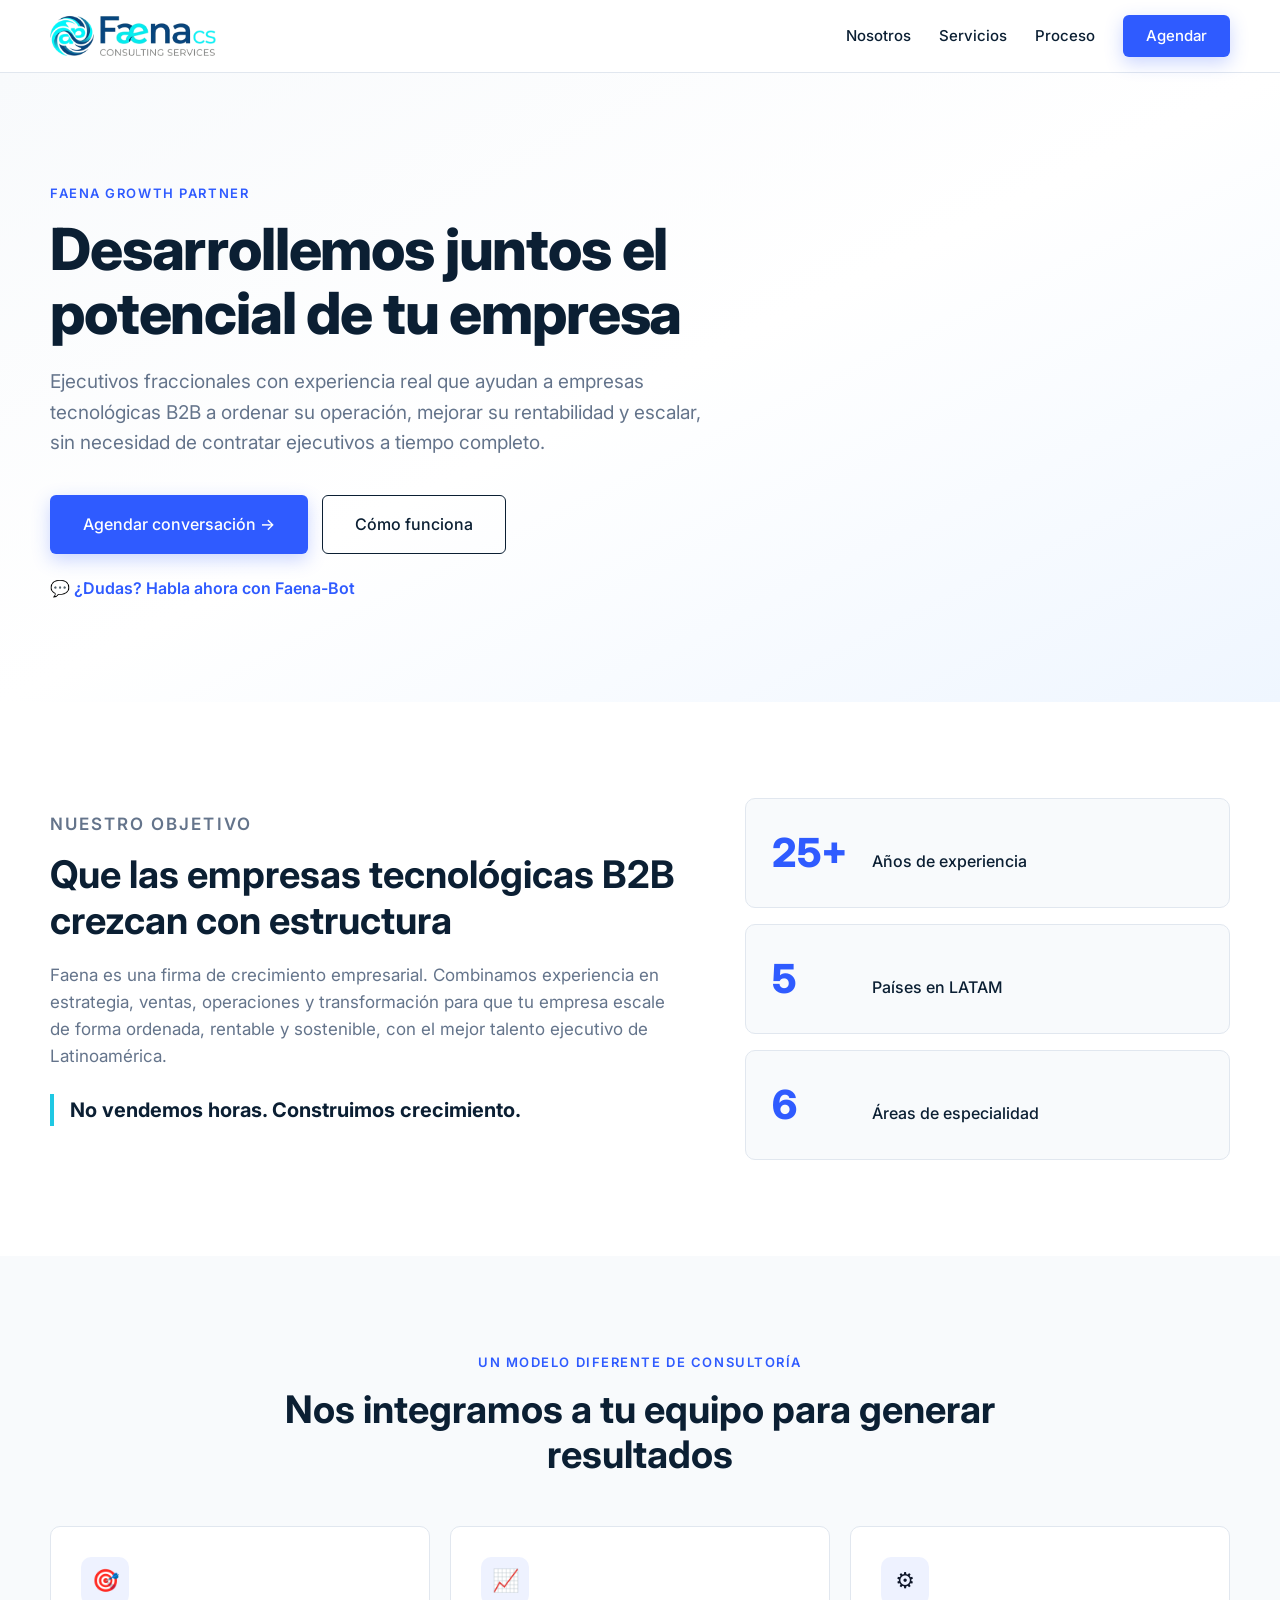
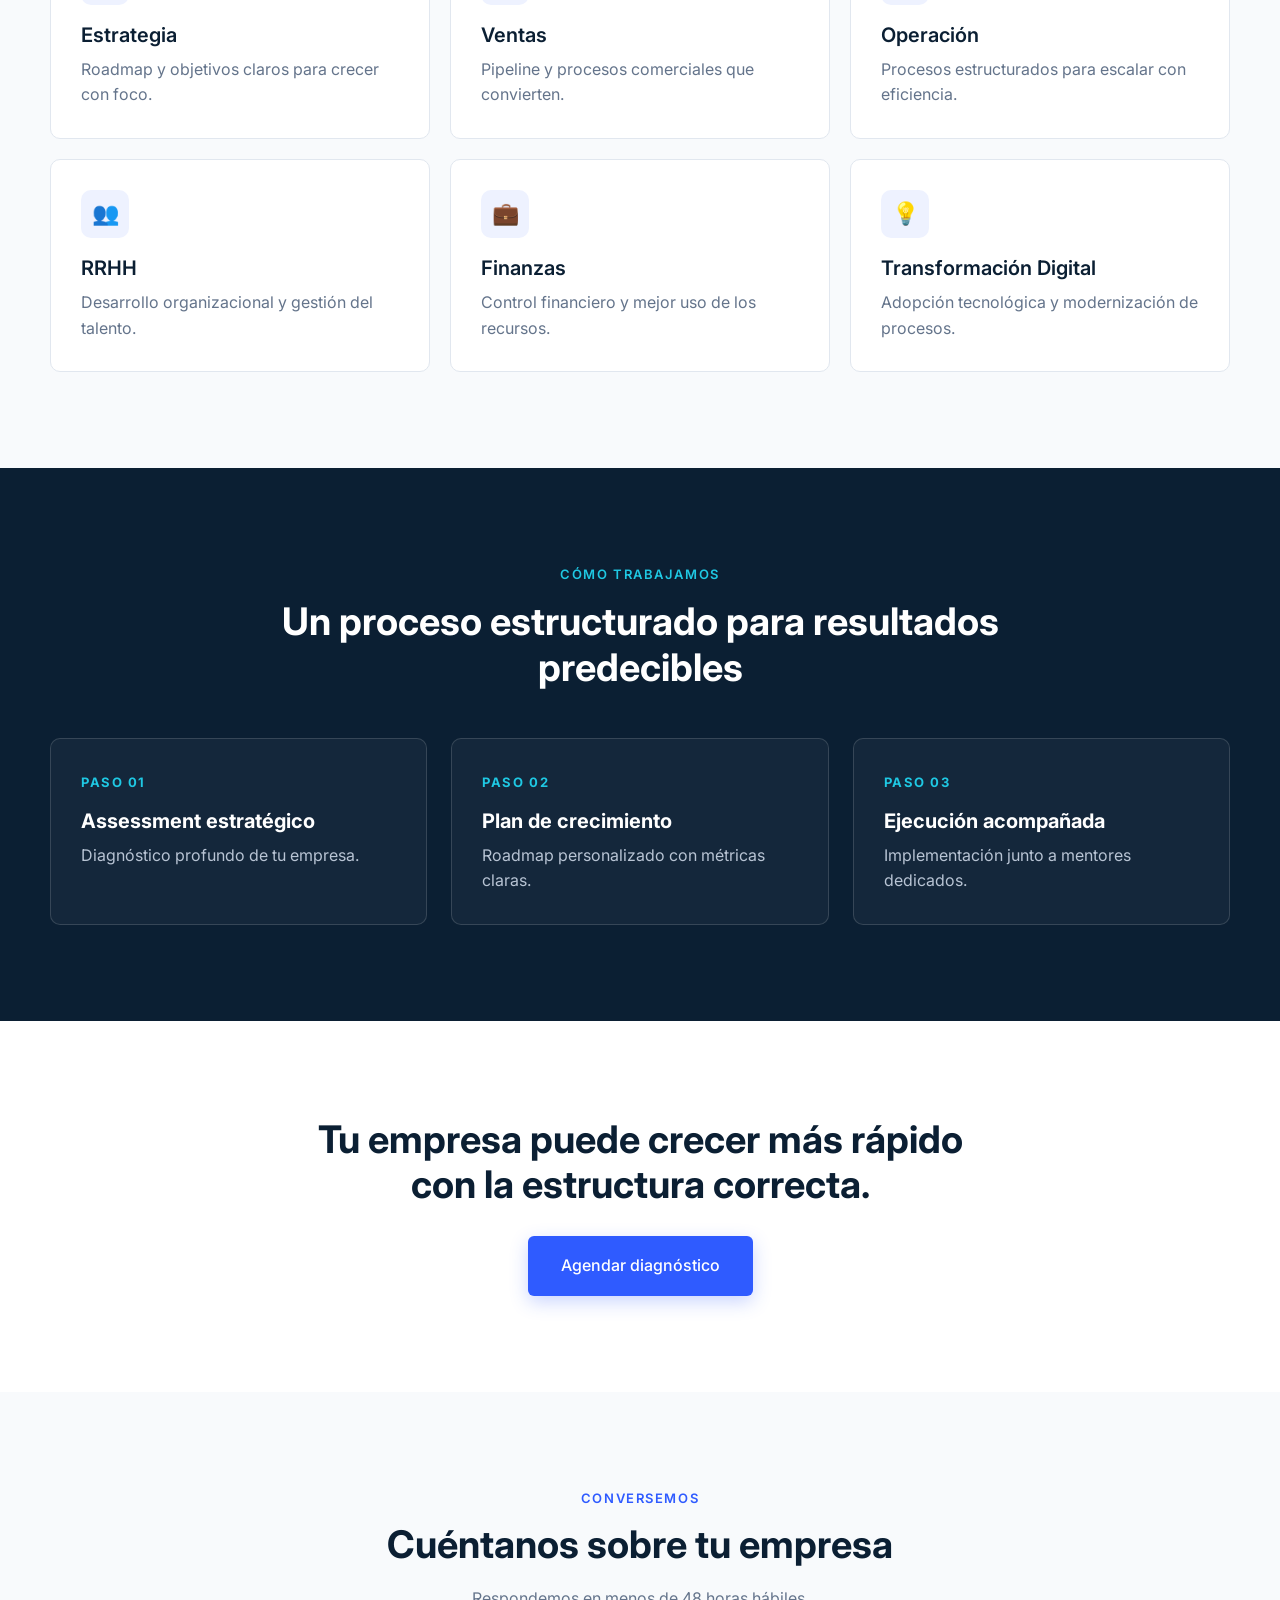
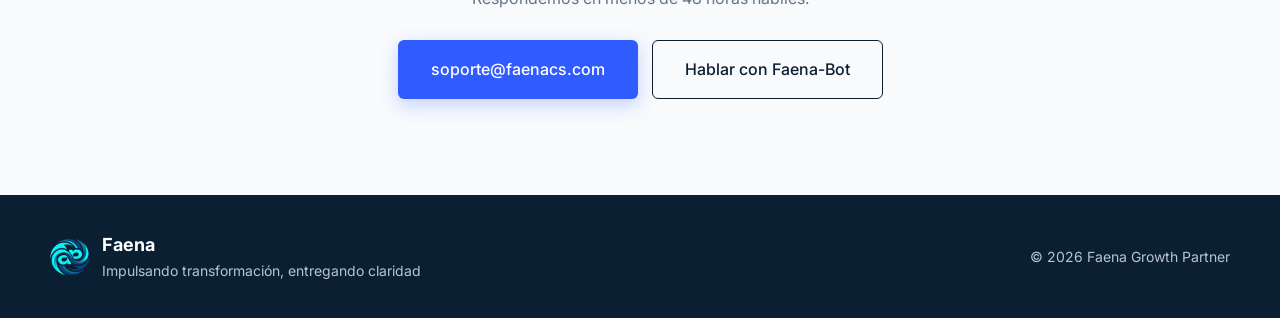
==== commit 805fa1f0: "Asistente: usa el proyecto independiente asistente-ia (una sola línea; configuración en el servidor)" ====
--- a/index.html
+++ b/index.html
@@ -14,7 +14,6 @@
   <link rel="preconnect" href="https://fonts.gstatic.com" crossorigin>
   <link href="https://fonts.googleapis.com/css2?family=Inter:wght@400;500;600;700;800&display=swap" rel="stylesheet">
   <link rel="stylesheet" href="/css/styles.css">
-  <link rel="stylesheet" href="/assistant/assistant.css">
 </head>
 <body>
   <header class="top">
@@ -127,9 +126,7 @@
     document.getElementById('year').textContent = new Date().getFullYear();
     document.querySelectorAll('[data-open-assistant]').forEach(b => b.addEventListener('click', () => window.omlxAssistant?.open()));
   </script>
-  <!-- Asistente: backend.js (dirección del Mac, la genera servidor/publicar.sh) + configuración + widget -->
-  <script src="/backend.js"></script>
-  <script src="/config.js"></script>
-  <script src="/assistant/assistant.js"></script>
+  <!-- Asistente IA (proyecto asistente-ia): su configuración está en el servidor, sitios/web-vercel-zeta-red.vercel.app.md -->
+  <script src="https://asistente-ia.andres-veran.workers.dev/embed.js" defer></script>
 </body>
 </html>
